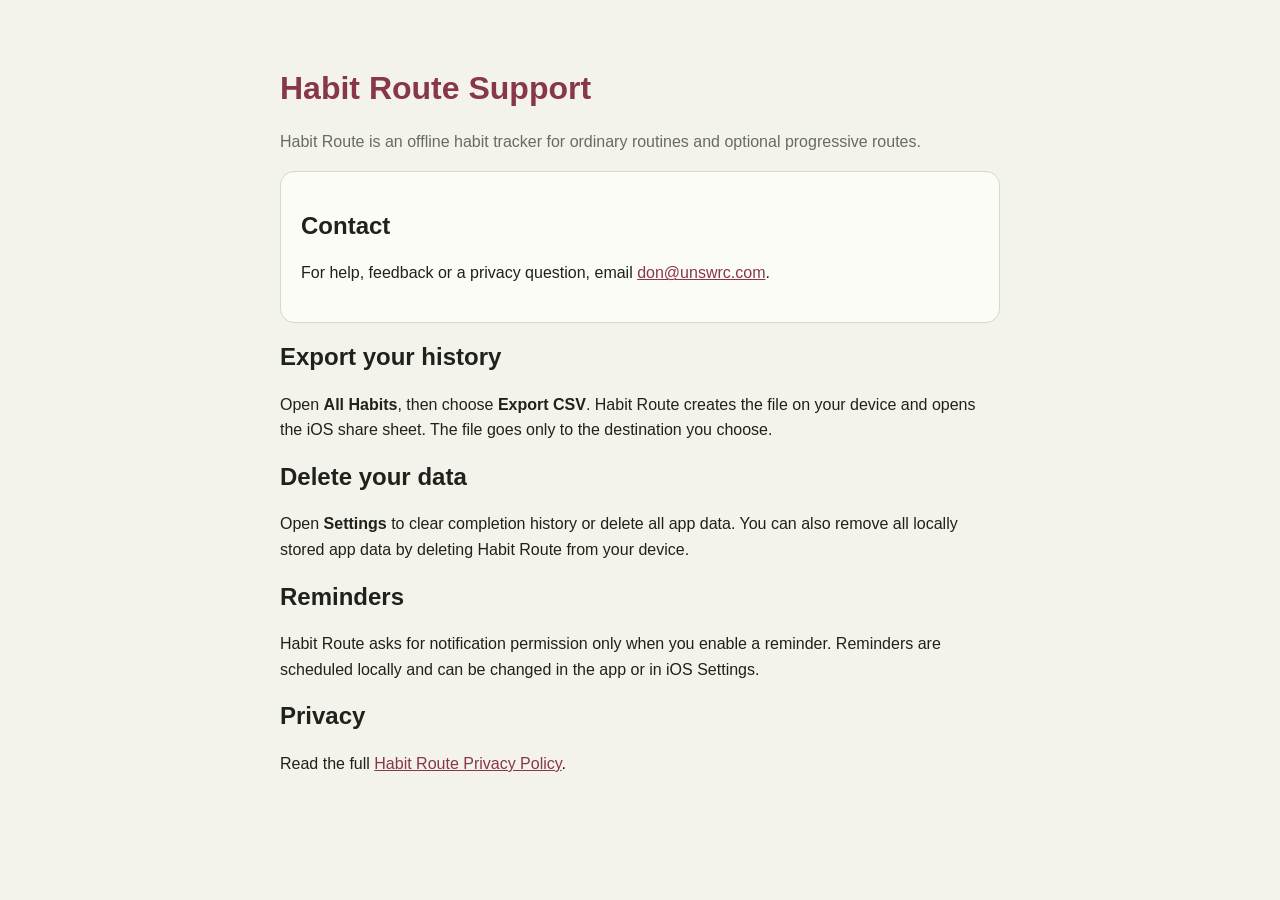
==== index.html @ 93b9a632 "Publish Habit Route support and privacy pages" ====
<!doctype html>
<html lang="en-AU">
<head>
  <meta charset="utf-8">
  <meta name="viewport" content="width=device-width, initial-scale=1">
  <title>Habit Route Support</title>
  <meta name="description" content="Support for the Habit Route iOS app.">
  <link rel="stylesheet" href="styles.css">
</head>
<body>
<main>
  <h1>Habit Route Support</h1>
  <p class="meta">Habit Route is an offline habit tracker for ordinary routines and optional progressive routes.</p>

  <section class="card">
    <h2>Contact</h2>
    <p>For help, feedback or a privacy question, email <a href="mailto:don@unswrc.com">don@unswrc.com</a>.</p>
  </section>

  <h2>Export your history</h2>
  <p>Open <strong>All Habits</strong>, then choose <strong>Export CSV</strong>. Habit Route creates the file on your device and opens the iOS share sheet. The file goes only to the destination you choose.</p>

  <h2>Delete your data</h2>
  <p>Open <strong>Settings</strong> to clear completion history or delete all app data. You can also remove all locally stored app data by deleting Habit Route from your device.</p>

  <h2>Reminders</h2>
  <p>Habit Route asks for notification permission only when you enable a reminder. Reminders are scheduled locally and can be changed in the app or in iOS Settings.</p>

  <h2>Privacy</h2>
  <p>Read the full <a href="privacy.html">Habit Route Privacy Policy</a>.</p>
</main>
</body>
</html>
---- styles.css ----
:root {
  color-scheme: light dark;
  font-family: ui-sans-serif, -apple-system, BlinkMacSystemFont, "Segoe UI", sans-serif;
  line-height: 1.6;
  background: #f3f3eb;
  color: #20211c;
}

body { margin: 0; }
main { max-width: 720px; margin: 0 auto; padding: 48px 24px 72px; }
h1, h2 { line-height: 1.2; }
h1 { color: #873748; }
a { color: #873748; }
.meta { color: #686b60; }
.card { background: #fcfcf7; border: 1px solid #d7d8c9; border-radius: 14px; padding: 20px; }

@media (prefers-color-scheme: dark) {
  :root { background: #181914; color: #f4f2e9; }
  h1, a { color: #d99aa7; }
  .meta { color: #bcbdb3; }
  .card { background: #22231d; border-color: #3a3b33; }
}
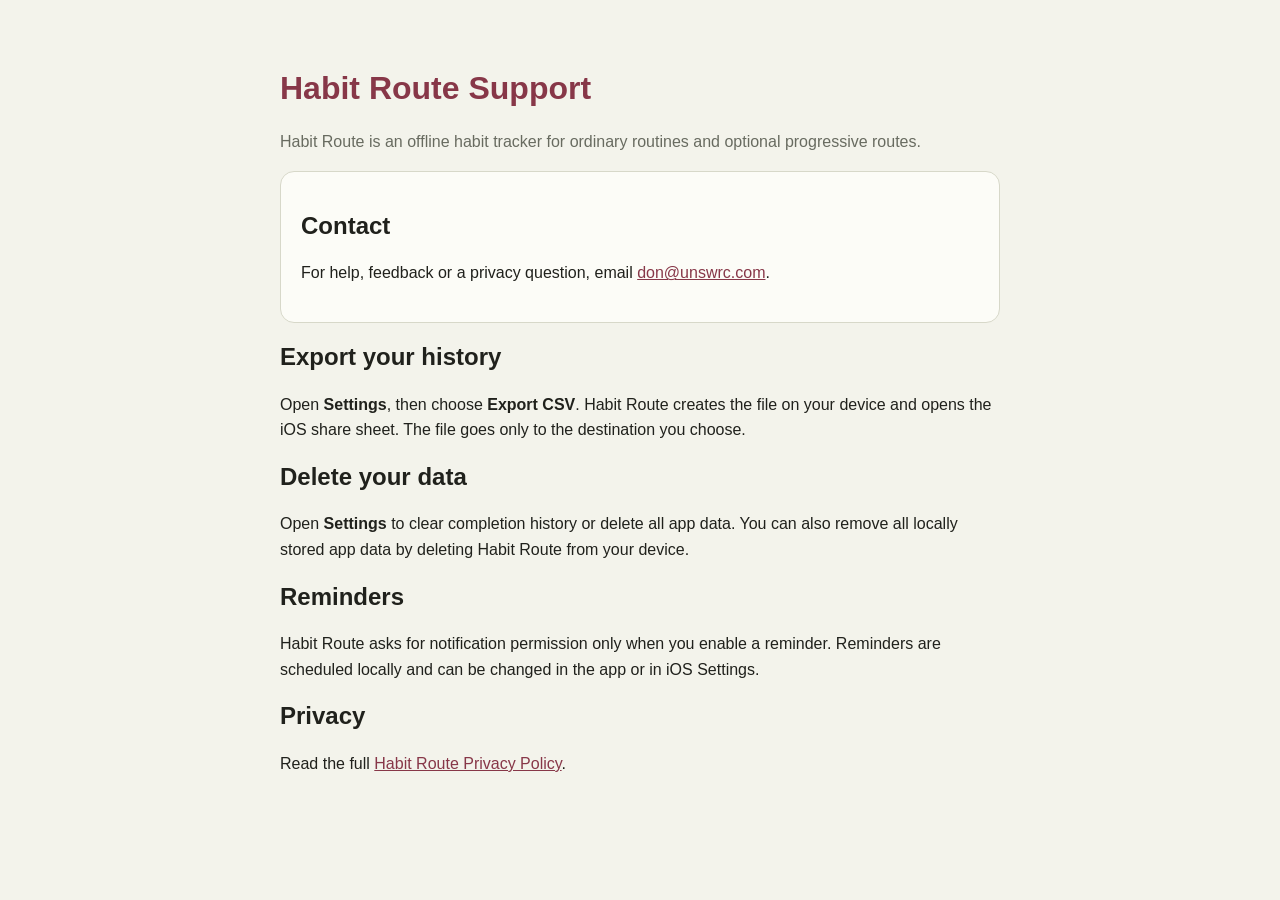
==== commit a181d64e: "Correct CSV export support path" ====
--- a/index.html
+++ b/index.html
@@ -18,7 +18,7 @@
   </section>
 
   <h2>Export your history</h2>
-  <p>Open <strong>All Habits</strong>, then choose <strong>Export CSV</strong>. Habit Route creates the file on your device and opens the iOS share sheet. The file goes only to the destination you choose.</p>
+  <p>Open <strong>Settings</strong>, then choose <strong>Export CSV</strong>. Habit Route creates the file on your device and opens the iOS share sheet. The file goes only to the destination you choose.</p>
 
   <h2>Delete your data</h2>
   <p>Open <strong>Settings</strong> to clear completion history or delete all app data. You can also remove all locally stored app data by deleting Habit Route from your device.</p>
